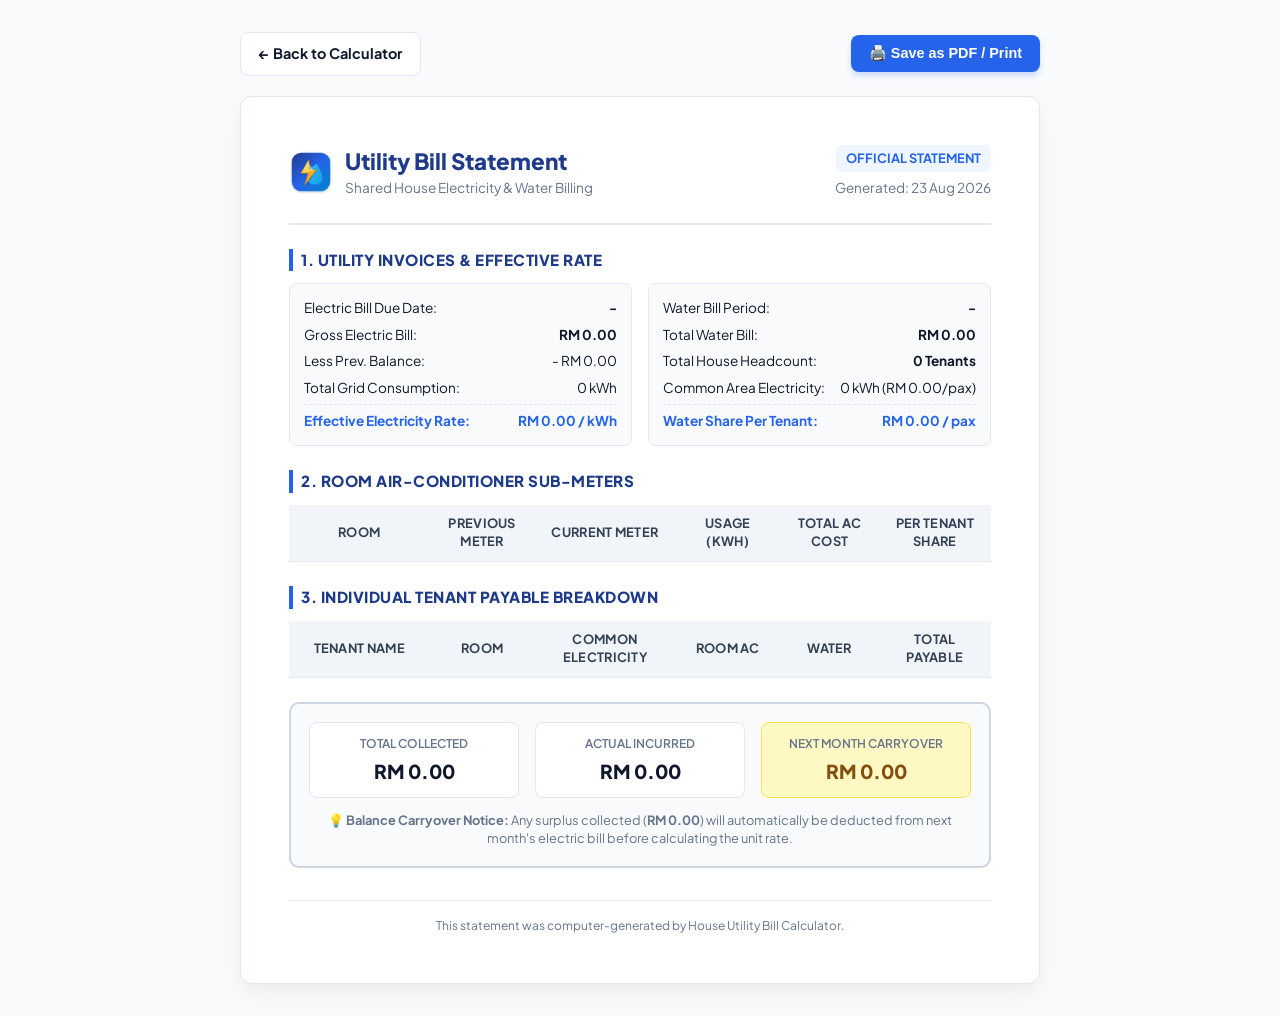
==== public/invoice.html @ 923a92f7 "style: center-align PREVIOUS METER, CURRENT METER in AC table and ROOM in breakdown table" ====
<!DOCTYPE html>
<html lang="en">
<head>
  <meta charset="UTF-8" />
  <meta name="viewport" content="width=device-width, initial-scale=1.0" />
  <title>House Utility Bill Invoice - PDF Report</title>
  <link rel="preconnect" href="https://fonts.googleapis.com" />
  <link rel="preconnect" href="https://fonts.gstatic.com" crossorigin />
  <link href="https://fonts.googleapis.com/css2?family=Plus+Jakarta+Sans:wght@400;500;600;700;800&family=JetBrains+Mono:wght@500;700&display=swap" rel="stylesheet" />
  <link rel="icon" type="image/svg+xml" href="favicon.svg" />
  <style>
    :root {
      --primary: #1e3a8a;
      --accent: #2563eb;
      --text: #0f172a;
      --text-muted: #64748b;
      --border: #e2e8f0;
      --bg: #f8fafc;
      --highlight: #fef08a;
    }

    * {
      box-sizing: border-box;
      margin: 0;
      padding: 0;
    }

    body {
      font-family: 'Plus Jakarta Sans', system-ui, -apple-system, sans-serif;
      background: var(--bg);
      color: var(--text);
      padding: 32px 16px;
      line-height: 1.5;
    }

    /* Print Toolbar */
    .print-toolbar {
      max-width: 800px;
      margin: 0 auto 20px auto;
      display: flex;
      justify-content: space-between;
      align-items: center;
    }

    .btn {
      display: inline-flex;
      align-items: center;
      gap: 8px;
      padding: 10px 18px;
      font-size: 0.9rem;
      font-weight: 700;
      border-radius: 8px;
      border: none;
      cursor: pointer;
      text-decoration: none;
      transition: all 0.2s;
    }

    .btn-primary {
      background: var(--accent);
      color: #ffffff;
      box-shadow: 0 4px 6px -1px rgba(37, 99, 235, 0.25);
    }

    .btn-primary:hover {
      background: #1d4ed8;
    }

    .btn-secondary {
      background: #ffffff;
      color: var(--text);
      border: 1px solid var(--border);
    }

    .btn-secondary:hover {
      background: #f1f5f9;
    }

    /* A4 Paper Container */
    .invoice-paper {
      max-width: 800px;
      margin: 0 auto;
      background: #ffffff;
      padding: 48px;
      border-radius: 12px;
      border: 1px solid var(--border);
      box-shadow: 0 10px 25px -5px rgba(0, 0, 0, 0.08);
    }

    /* Header */
    .invoice-header {
      display: flex;
      justify-content: space-between;
      align-items: flex-start;
      border-bottom: 2px solid var(--border);
      padding-bottom: 24px;
      margin-bottom: 24px;
    }

    .brand-title {
      display: flex;
      align-items: center;
      gap: 12px;
    }

    .brand-title img {
      width: 44px;
      height: 44px;
      border-radius: 8px;
    }

    .brand-title h1 {
      font-size: 1.4rem;
      font-weight: 800;
      color: var(--primary);
    }

    .brand-title p {
      font-size: 0.85rem;
      color: var(--text-muted);
    }

    .invoice-meta {
      text-align: right;
    }

    .meta-badge {
      display: inline-block;
      background: #eff6ff;
      color: var(--accent);
      padding: 4px 10px;
      border-radius: 6px;
      font-weight: 700;
      font-size: 0.8rem;
      text-transform: uppercase;
      margin-bottom: 6px;
    }

    .meta-date {
      font-size: 0.85rem;
      color: var(--text-muted);
    }

    /* Section Boxes */
    .section-title {
      font-size: 0.95rem;
      font-weight: 800;
      color: var(--primary);
      text-transform: uppercase;
      letter-spacing: 0.5px;
      margin-bottom: 12px;
      border-left: 4px solid var(--accent);
      padding-left: 8px;
    }

    .grid-2 {
      display: grid;
      grid-template-columns: 1fr 1fr;
      gap: 16px;
      margin-bottom: 24px;
    }

    .info-card {
      background: #f8fafc;
      border: 1px solid var(--border);
      border-radius: 8px;
      padding: 14px;
    }

    .info-row {
      display: flex;
      justify-content: space-between;
      font-size: 0.85rem;
      margin-bottom: 6px;
    }

    .info-row:last-child {
      margin-bottom: 0;
    }

    .info-row.highlight {
      font-weight: 700;
      color: var(--accent);
      border-top: 1px dashed var(--border);
      padding-top: 6px;
      margin-top: 6px;
    }

    /* Tables */
    .table-section {
      margin-bottom: 24px;
    }

    table {
      width: 100%;
      border-collapse: collapse;
      font-size: 0.875rem;
      table-layout: fixed;
      font-variant-numeric: tabular-nums;
    }

    th, td {
      padding: 10px 12px;
      border-bottom: 1px solid var(--border);
      vertical-align: middle;
      box-sizing: border-box;
      line-height: 1.4;
    }

    th {
      background: #f1f5f9;
      font-weight: 700;
      color: #334155;
      font-size: 0.8rem;
      text-transform: uppercase;
      letter-spacing: 0.3px;
      text-align: center !important;
      word-break: break-word;
    }

    td {
      text-align: left !important;
    }

    .text-right {
      text-align: right !important;
    }

    .text-left {
      text-align: left !important;
    }

    .text-center {
      text-align: center !important;
    }

    .tenant-badge {
      font-weight: 700;
      color: #0f172a;
    }

    .amount-badge {
      font-weight: 800;
      background: var(--highlight);
      padding: 3px 8px;
      border-radius: 4px;
      color: #78350f;
    }

    /* Room Table */
    .room-table th {
      background: #fafafa;
    }

    /* Reconciliation Box */
    .summary-card {
      background: #f8fafc;
      border: 2px solid #cbd5e1;
      border-radius: 10px;
      padding: 18px;
      margin-top: 24px;
    }

    .summary-grid {
      display: grid;
      grid-template-columns: repeat(3, 1fr);
      gap: 16px;
      text-align: center;
      margin-bottom: 14px;
    }

    .summary-item {
      background: #ffffff;
      padding: 12px;
      border-radius: 8px;
      border: 1px solid var(--border);
    }

    .summary-label {
      font-size: 0.75rem;
      font-weight: 600;
      color: var(--text-muted);
      text-transform: uppercase;
      margin-bottom: 4px;
    }

    .summary-val {
      font-size: 1.2rem;
      font-weight: 800;
      color: var(--text);
    }

    .summary-item.balance-item {
      background: #fef9c3;
      border-color: #fde047;
    }

    .summary-item.balance-item .summary-val {
      color: #854d0e;
    }

    .carryover-note {
      font-size: 0.8rem;
      color: #64748b;
      text-align: center;
      line-height: 1.4;
    }

    .footer-note {
      margin-top: 32px;
      padding-top: 16px;
      border-top: 1px solid var(--border);
      font-size: 0.75rem;
      color: var(--text-muted);
      text-align: center;
    }

    /* Print Styles */
    @media print {
      body {
        background: #ffffff;
        padding: 0;
      }

      .print-toolbar {
        display: none !important;
      }

      .invoice-paper {
        border: none;
        box-shadow: none;
        padding: 0;
        max-width: 100%;
      }

      @page {
        margin: 15mm;
        size: A4 portrait;
      }
    }
  </style>
</head>
<body>
  <!-- Print Control Bar -->
  <div class="print-toolbar">
    <a href="index.html" class="btn btn-secondary">
      ← Back to Calculator
    </a>
    <button onclick="window.print()" class="btn btn-primary">
      🖨️ Save as PDF / Print
    </button>
  </div>

  <!-- A4 Invoice Document -->
  <div class="invoice-paper" id="invoicePaper">
    <!-- Header -->
    <div class="invoice-header">
      <div class="brand-title">
        <img src="favicon.svg" alt="Logo" />
        <div>
          <h1>Utility Bill Statement</h1>
          <p>Shared House Electricity & Water Billing</p>
        </div>
      </div>
      <div class="invoice-meta">
        <span class="meta-badge">Official Statement</span>
        <div class="meta-date" id="docGeneratedDate">Generated: 23 Aug 2026</div>
      </div>
    </div>

    <!-- 1. General Invoice & Rate Details -->
    <div class="section-title">1. Utility Invoices & Effective Rate</div>
    <div class="grid-2">
      <div class="info-card">
        <div class="info-row">
          <span>Electric Bill Due Date:</span>
          <strong id="docElecDate">-</strong>
        </div>
        <div class="info-row">
          <span>Gross Electric Bill:</span>
          <strong id="docGrossElec">RM 0.00</strong>
        </div>
        <div class="info-row">
          <span>Less Prev. Balance:</span>
          <span id="docPrevBalance">- RM 0.00</span>
        </div>
        <div class="info-row">
          <span>Total Grid Consumption:</span>
          <span id="docTotalKwh">0 kWh</span>
        </div>
        <div class="info-row highlight">
          <span>Effective Electricity Rate:</span>
          <strong id="docUnitRate">RM 0.00 / kWh</strong>
        </div>
      </div>

      <div class="info-card">
        <div class="info-row">
          <span>Water Bill Period:</span>
          <strong id="docWaterPeriod">-</strong>
        </div>
        <div class="info-row">
          <span>Total Water Bill:</span>
          <strong id="docWaterAmount">RM 0.00</strong>
        </div>
        <div class="info-row">
          <span>Total House Headcount:</span>
          <strong id="docHeadcount">0 Tenants</strong>
        </div>
        <div class="info-row">
          <span>Common Area Electricity:</span>
          <span id="docCommonKwh">0 kWh (RM 0.00/pax)</span>
        </div>
        <div class="info-row highlight">
          <span>Water Share Per Tenant:</span>
          <strong id="docWaterPerPerson">RM 0.00 / pax</strong>
        </div>
      </div>
    </div>

    <!-- 2. Room Sub-meter Usages -->
    <div class="section-title">2. Room Air-Conditioner Sub-Meters</div>
    <div class="table-section">
      <table>
        <colgroup>
          <col style="width: 20%;" />
          <col style="width: 15%;" />
          <col style="width: 20%;" />
          <col style="width: 15%;" />
          <col style="width: 14%;" />
          <col style="width: 16%;" />
        </colgroup>
        <thead>
          <tr>
            <th>Room</th>
            <th>Previous Meter</th>
            <th>Current Meter</th>
            <th>Usage (kWh)</th>
            <th>Total AC Cost</th>
            <th>Per Tenant Share</th>
          </tr>
        </thead>
        <tbody id="docRoomTableBody">
          <!-- Populated dynamically -->
        </tbody>
      </table>
    </div>

    <!-- 3. Individual Tenant Payable Breakdown -->
    <div class="section-title">3. Individual Tenant Payable Breakdown</div>
    <div class="table-section">
      <table>
        <colgroup>
          <col style="width: 20%;" />
          <col style="width: 15%;" />
          <col style="width: 20%;" />
          <col style="width: 15%;" />
          <col style="width: 14%;" />
          <col style="width: 16%;" />
        </colgroup>
        <thead>
          <tr>
            <th>Tenant Name</th>
            <th>Room</th>
            <th>COMMON ELECTRICITY</th>
            <th>Room AC</th>
            <th>Water</th>
            <th>Total Payable</th>
          </tr>
        </thead>
        <tbody id="docTenantTableBody">
          <!-- Populated dynamically -->
        </tbody>
      </table>
    </div>

    <!-- 4. Financial Summary & Carryover -->
    <div class="summary-card">
      <div class="summary-grid">
        <div class="summary-item">
          <div class="summary-label">Total Collected</div>
          <div class="summary-val" id="docTotalCollected">RM 0.00</div>
        </div>
        <div class="summary-item">
          <div class="summary-label">Actual Incurred</div>
          <div class="summary-val" id="docActualPayable">RM 0.00</div>
        </div>
        <div class="summary-item balance-item">
          <div class="summary-label">Next Month Carryover</div>
          <div class="summary-val" id="docNextBalance">RM 0.00</div>
        </div>
      </div>
      <p class="carryover-note">
        💡 <strong>Balance Carryover Notice:</strong> Any surplus collected (<strong><span id="docBalanceText">RM 0.00</span></strong>) will automatically be deducted from next month's electric bill before calculating the unit rate.
      </p>
    </div>

    <!-- Footer -->
    <div class="footer-note">
      This statement was computer-generated by House Utility Bill Calculator.
    </div>
  </div>

  <script>
    document.addEventListener("DOMContentLoaded", () => {
      loadInvoiceData();
    });

    function loadInvoiceData() {
      const saved = localStorage.getItem("utility_calculator_user_data") || localStorage.getItem("bill_calc_state_v4") || localStorage.getItem("bill_calc_state_v2") || localStorage.getItem("bill_calc_state");
      if (!saved) return;
      
      try {
        const state = JSON.parse(saved);
        renderInvoice(state);
      } catch (e) {
        console.error("Failed to parse invoice state:", e);
      }
    }

    function renderInvoice(state) {
      const elecDateStr = formatElectricDate(state.electricDate);
      const waterPeriodStr = formatWaterPeriod(state.waterStartDate, state.waterEndDate);

      const electricAmount = parseFloat(state.electricAmount) || 0;
      const prevBalance = parseFloat(state.prevBalance) || 0;
      const totalKwh = parseFloat(state.totalKwh) || 0;
      const waterAmount = parseFloat(state.waterAmount) || 0;
      const rateMode = state.rateMode || "ceil";
      const manualRate = parseFloat(state.manualRate) || 0;

      // Effective Rate
      const netElectric = Math.max(0, electricAmount - prevBalance);
      const rawRate = totalKwh > 0 ? netElectric / totalKwh : 0;
      let unitRate = (rateMode === "manual") ? manualRate : Math.ceil(rawRate * 100) / 100;

      // Aggregations
      let totalHeadcount = 0;
      let totalRoomKwh = 0;
      const roomCalculations = [];

      (state.rooms || []).forEach((r, idx) => {
        const prev = (r.prevMeter !== "" && r.prevMeter !== null) ? parseFloat(r.prevMeter) || 0 : 0;
        const curr = (r.currMeter !== "" && r.currMeter !== null) ? parseFloat(r.currMeter) || 0 : 0;
        const kwh = Math.max(0, curr - prev);
        totalRoomKwh += kwh;

        const roomName = (r.name && r.name.trim()) ? r.name.trim() : `Room ${idx + 1}`;
        const tenantList = (Array.isArray(r.tenants) ? r.tenants : [r.tenants])
          .map(t => (typeof t === "string" ? t.trim() : ""))
          .filter(Boolean);

        const effectiveTenants = tenantList.length > 0 ? tenantList : [`Tenant ${totalHeadcount + 1}`];
        totalHeadcount += effectiveTenants.length;

        const roomCost = kwh * unitRate;
        const perTenantAc = effectiveTenants.length > 0 ? (roomCost / effectiveTenants.length) : 0;

        roomCalculations.push({
          name: roomName,
          prevMeter: prev,
          currMeter: curr,
          kwh: kwh,
          roomCost: roomCost,
          perTenantAc: perTenantAc,
          tenants: effectiveTenants
        });
      });

      const commonKwh = Math.max(0, totalKwh - totalRoomKwh);
      const commonCostPerPerson = totalHeadcount > 0 ? ((commonKwh * unitRate) / totalHeadcount) : 0;
      const waterCostPerPerson = totalHeadcount > 0 ? (waterAmount / totalHeadcount) : 0;

      // Tenant Rows
      const tenantRows = [];
      roomCalculations.forEach(r => {
        r.tenants.forEach(t => {
          const total = commonCostPerPerson + r.perTenantAc + waterCostPerPerson;
          tenantRows.push({
            tenant: t,
            room: r.name,
            common: commonCostPerPerson,
            roomAc: r.perTenantAc,
            water: waterCostPerPerson,
            total: total
          });
        });
      });

      const totalCollected = tenantRows.reduce((sum, t) => sum + round2(t.total), 0);
      const actualPayable = electricAmount + waterAmount;
      const nextMonthBalance = Math.max(0, totalCollected - actualPayable);

      // Populate DOM Elements
      document.getElementById("docGeneratedDate").textContent = `Generated: ${new Date().toLocaleDateString("en-GB", { day: "2-digit", month: "short", year: "numeric" })}`;
      document.getElementById("docElecDate").textContent = elecDateStr;
      document.getElementById("docGrossElec").textContent = `RM ${electricAmount.toFixed(2)}`;
      document.getElementById("docPrevBalance").textContent = `- RM ${prevBalance.toFixed(2)}`;
      document.getElementById("docTotalKwh").textContent = `${totalKwh.toFixed(0)} kWh`;
      document.getElementById("docUnitRate").textContent = `RM ${unitRate.toFixed(2)} / kWh`;

      document.getElementById("docWaterPeriod").textContent = waterPeriodStr;
      document.getElementById("docWaterAmount").textContent = `RM ${waterAmount.toFixed(2)}`;
      document.getElementById("docHeadcount").textContent = `${totalHeadcount} Tenants`;
      document.getElementById("docCommonKwh").textContent = `${commonKwh.toFixed(0)} kWh (RM ${commonCostPerPerson.toFixed(2)}/pax)`;
      document.getElementById("docWaterPerPerson").textContent = `RM ${waterCostPerPerson.toFixed(2)} / pax`;

      // Room Table
      const roomTbody = document.getElementById("docRoomTableBody");
      roomTbody.innerHTML = "";
      roomCalculations.forEach(r => {
        const tr = document.createElement("tr");
        tr.innerHTML = `
          <td class="text-left"><strong>${escapeHtml(r.name)}</strong></td>
          <td class="text-center">${r.prevMeter}</td>
          <td class="text-center">${r.currMeter}</td>
          <td class="text-left">${r.kwh.toFixed(0)} kWh</td>
          <td class="text-left">RM ${r.roomCost.toFixed(2)}</td>
          <td class="text-left"><strong>RM ${r.perTenantAc.toFixed(2)}</strong></td>
        `;
        roomTbody.appendChild(tr);
      });

      // Tenant Table
      const tenantTbody = document.getElementById("docTenantTableBody");
      tenantTbody.innerHTML = "";
      tenantRows.forEach(t => {
        const tr = document.createElement("tr");
        tr.innerHTML = `
          <td class="text-left"><span class="tenant-badge">${escapeHtml(t.tenant)}</span></td>
          <td class="text-center">${escapeHtml(t.room)}</td>
          <td class="text-left">RM ${round2(t.common).toFixed(2)}</td>
          <td class="text-left">RM ${round2(t.roomAc).toFixed(2)}</td>
          <td class="text-left">RM ${round2(t.water).toFixed(2)}</td>
          <td class="text-left"><span class="amount-badge">RM ${round2(t.total).toFixed(2)}</span></td>
        `;
        tenantTbody.appendChild(tr);
      });

      // Summary
      document.getElementById("docTotalCollected").textContent = `RM ${totalCollected.toFixed(2)}`;
      document.getElementById("docActualPayable").textContent = `RM ${actualPayable.toFixed(2)}`;
      document.getElementById("docNextBalance").textContent = `RM ${nextMonthBalance.toFixed(2)}`;
      document.getElementById("docBalanceText").textContent = `RM ${nextMonthBalance.toFixed(2)}`;
    }

    function formatElectricDate(dateStr) {
      if (!dateStr) return "Current Period";
      try {
        const [year, month, day] = dateStr.split("-").map(Number);
        const date = new Date(year, month - 1, day);
        if (isNaN(date.getTime())) return dateStr;
        return `By ${day} ${date.toLocaleDateString("en-US", { month: "long" })} ${year}`;
      } catch (e) {
        return dateStr;
      }
    }

    function formatWaterPeriod(startStr, endStr) {
      if (!startStr && !endStr) return "Current Period";
      try {
        if (startStr && endStr) {
          const [y1, m1, d1] = startStr.split("-").map(Number);
          const [y2, m2, d2] = endStr.split("-").map(Number);
          const m1Name = new Date(y1, m1 - 1, d1).toLocaleDateString("en-US", { month: "long" });
          const m2Name = new Date(y2, m2 - 1, d2).toLocaleDateString("en-US", { month: "long" });
          return (y1 === y2 && m1 === m2) ? `${m1Name} ${y1}` : `${m1Name} to ${m2Name} ${y2}`;
        }
        return "Current Period";
      } catch (e) {
        return `${startStr} to ${endStr}`;
      }
    }

    function round2(num) {
      return Math.round((num + Number.EPSILON) * 100) / 100;
    }

    function escapeHtml(str) {
      return String(str).replace(/&/g, "&amp;").replace(/</g, "&lt;").replace(/>/g, "&gt;").replace(/"/g, "&quot;");
    }
  </script>
</body>
</html>
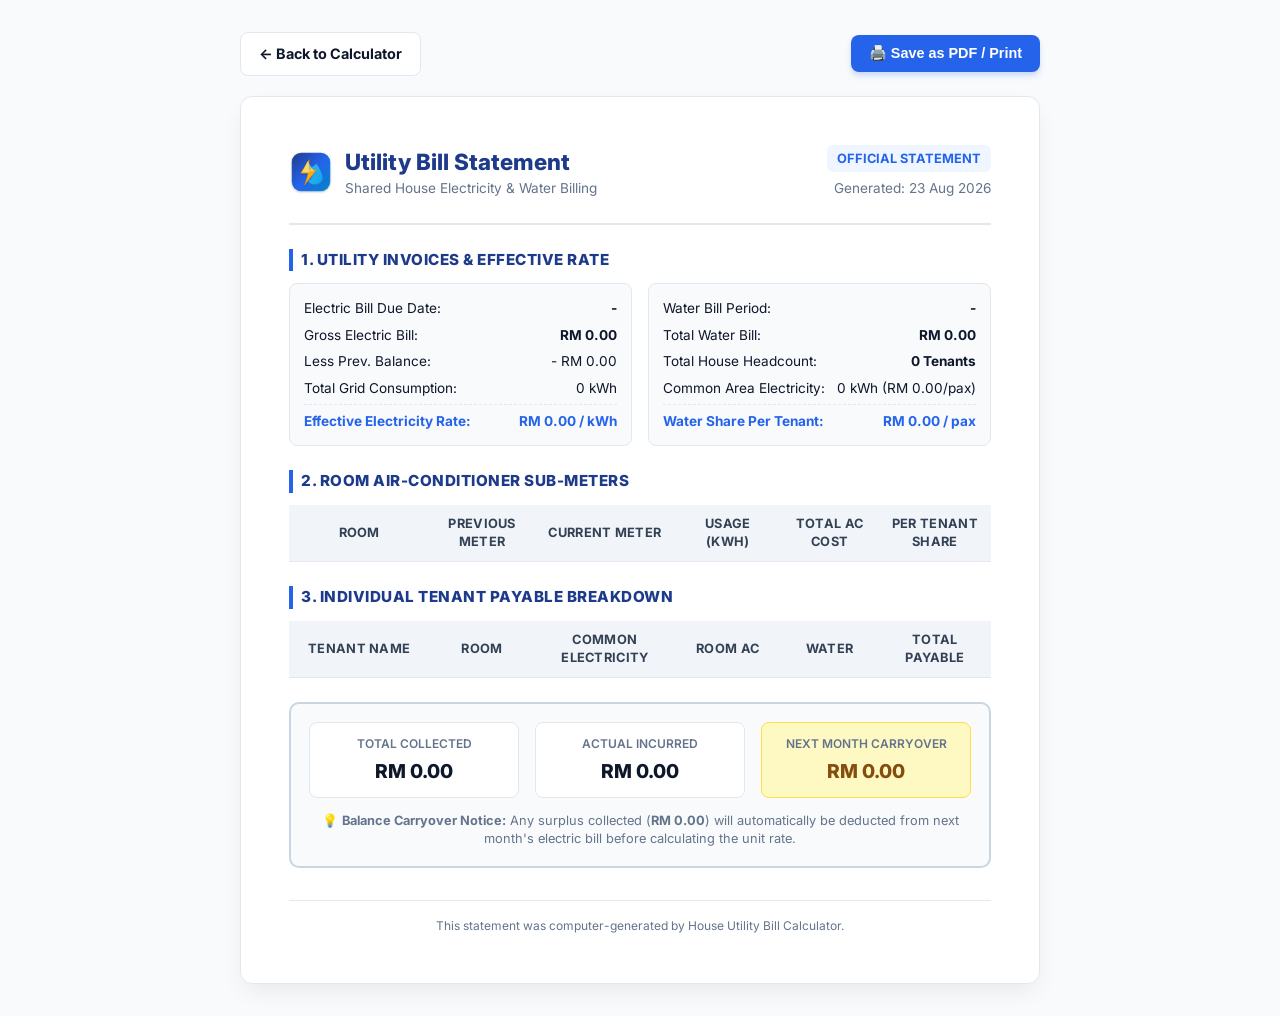
==== commit a18a9ed7: "style: switch primary application and invoice typography to Google Fonts Inter" ====
--- a/public/invoice.html
+++ b/public/invoice.html
@@ -6,7 +6,7 @@
   <title>House Utility Bill Invoice - PDF Report</title>
   <link rel="preconnect" href="https://fonts.googleapis.com" />
   <link rel="preconnect" href="https://fonts.gstatic.com" crossorigin />
-  <link href="https://fonts.googleapis.com/css2?family=Plus+Jakarta+Sans:wght@400;500;600;700;800&family=JetBrains+Mono:wght@500;700&display=swap" rel="stylesheet" />
+  <link href="https://fonts.googleapis.com/css2?family=Inter:wght@400;500;600;700;800&family=JetBrains+Mono:wght@500;700&display=swap" rel="stylesheet" />
   <link rel="icon" type="image/svg+xml" href="favicon.svg" />
   <style>
     :root {
@@ -26,7 +26,7 @@
     }
 
     body {
-      font-family: 'Plus Jakarta Sans', system-ui, -apple-system, sans-serif;
+      font-family: 'Inter', system-ui, -apple-system, sans-serif;
       background: var(--bg);
       color: var(--text);
       padding: 32px 16px;
@@ -629,7 +629,7 @@
         tr.innerHTML = `
           <td class="text-left"><span class="tenant-badge">${escapeHtml(t.tenant)}</span></td>
           <td class="text-center">${escapeHtml(t.room)}</td>
-          <td class="text-left">RM ${round2(t.common).toFixed(2)}</td>
+          <td class="text-center">RM ${round2(t.common).toFixed(2)}</td>
           <td class="text-left">RM ${round2(t.roomAc).toFixed(2)}</td>
           <td class="text-left">RM ${round2(t.water).toFixed(2)}</td>
           <td class="text-left"><span class="amount-badge">RM ${round2(t.total).toFixed(2)}</span></td>
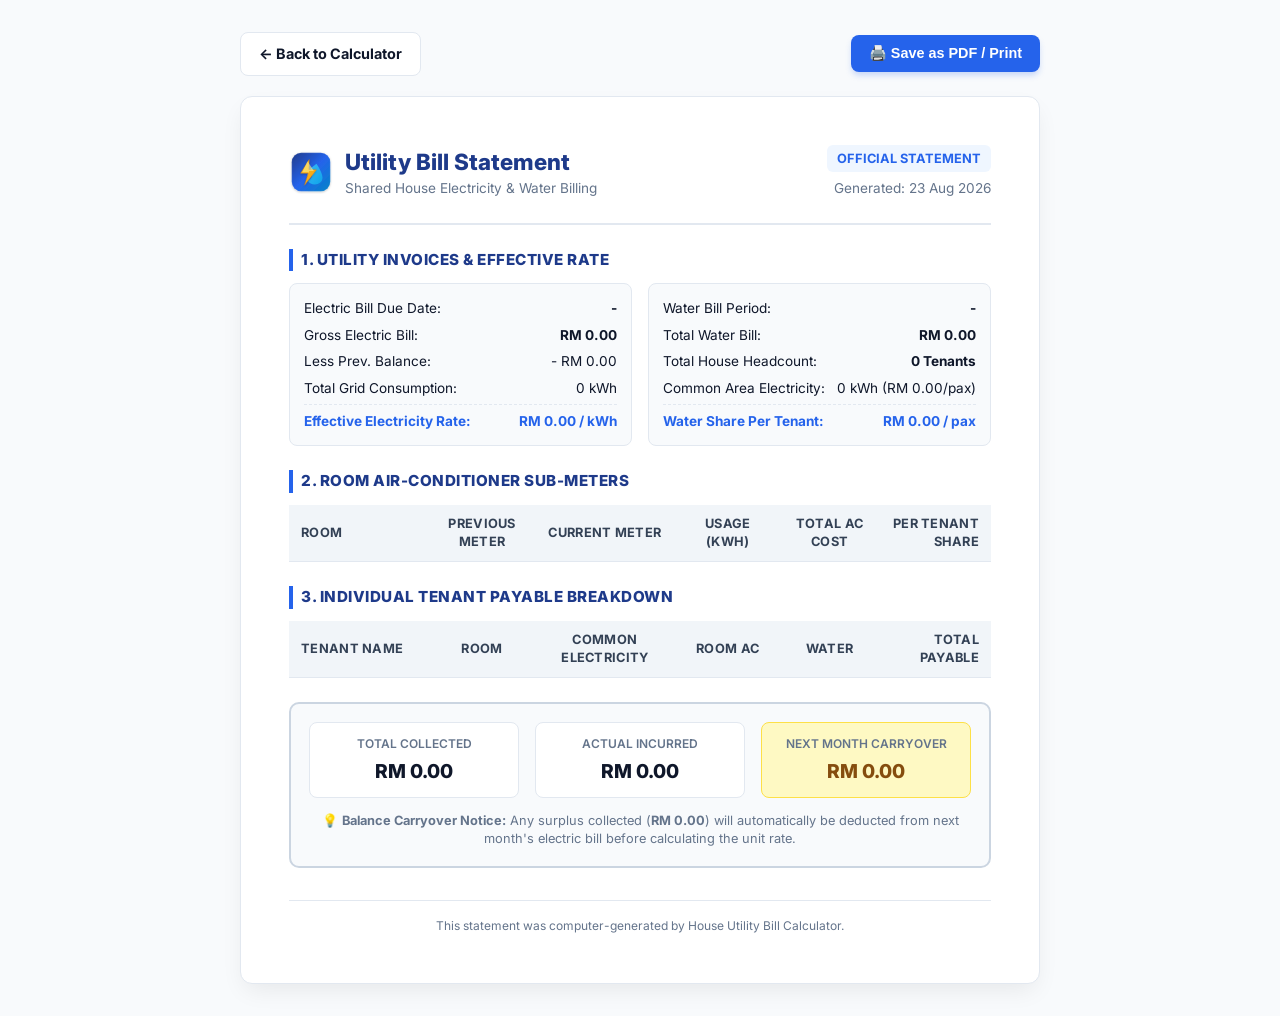
==== commit 088a9a75: "style: dynamically allocate column spaces and harmonize cell alignments across all invoice and dashb" ====
--- a/public/invoice.html
+++ b/public/invoice.html
@@ -214,12 +214,12 @@
       font-size: 0.8rem;
       text-transform: uppercase;
       letter-spacing: 0.3px;
-      text-align: center !important;
       word-break: break-word;
+      text-align: center;
     }
 
     td {
-      text-align: left !important;
+      text-align: left;
     }
 
     .text-right {
@@ -432,12 +432,12 @@
         </colgroup>
         <thead>
           <tr>
-            <th>Room</th>
-            <th>Previous Meter</th>
-            <th>Current Meter</th>
-            <th>Usage (kWh)</th>
-            <th>Total AC Cost</th>
-            <th>Per Tenant Share</th>
+            <th class="text-left">Room</th>
+            <th class="text-center">Previous Meter</th>
+            <th class="text-center">Current Meter</th>
+            <th class="text-center">Usage (kWh)</th>
+            <th class="text-center">Total AC Cost</th>
+            <th class="text-right">Per Tenant Share</th>
           </tr>
         </thead>
         <tbody id="docRoomTableBody">
@@ -460,12 +460,12 @@
         </colgroup>
         <thead>
           <tr>
-            <th>Tenant Name</th>
-            <th>Room</th>
-            <th>COMMON ELECTRICITY</th>
-            <th>Room AC</th>
-            <th>Water</th>
-            <th>Total Payable</th>
+            <th class="text-left">Tenant Name</th>
+            <th class="text-center">Room</th>
+            <th class="text-center">COMMON ELECTRICITY</th>
+            <th class="text-center">Room AC</th>
+            <th class="text-center">Water</th>
+            <th class="text-right">Total Payable</th>
           </tr>
         </thead>
         <tbody id="docTenantTableBody">
@@ -614,9 +614,9 @@
           <td class="text-left"><strong>${escapeHtml(r.name)}</strong></td>
           <td class="text-center">${r.prevMeter}</td>
           <td class="text-center">${r.currMeter}</td>
-          <td class="text-left">${r.kwh.toFixed(0)} kWh</td>
-          <td class="text-left">RM ${r.roomCost.toFixed(2)}</td>
-          <td class="text-left"><strong>RM ${r.perTenantAc.toFixed(2)}</strong></td>
+          <td class="text-center">${r.kwh.toFixed(0)} kWh</td>
+          <td class="text-center">RM ${r.roomCost.toFixed(2)}</td>
+          <td class="text-right"><strong>RM ${r.perTenantAc.toFixed(2)}</strong></td>
         `;
         roomTbody.appendChild(tr);
       });
@@ -630,9 +630,9 @@
           <td class="text-left"><span class="tenant-badge">${escapeHtml(t.tenant)}</span></td>
           <td class="text-center">${escapeHtml(t.room)}</td>
           <td class="text-center">RM ${round2(t.common).toFixed(2)}</td>
-          <td class="text-left">RM ${round2(t.roomAc).toFixed(2)}</td>
-          <td class="text-left">RM ${round2(t.water).toFixed(2)}</td>
-          <td class="text-left"><span class="amount-badge">RM ${round2(t.total).toFixed(2)}</span></td>
+          <td class="text-center">RM ${round2(t.roomAc).toFixed(2)}</td>
+          <td class="text-center">RM ${round2(t.water).toFixed(2)}</td>
+          <td class="text-right"><span class="amount-badge">RM ${round2(t.total).toFixed(2)}</span></td>
         `;
         tenantTbody.appendChild(tr);
       });
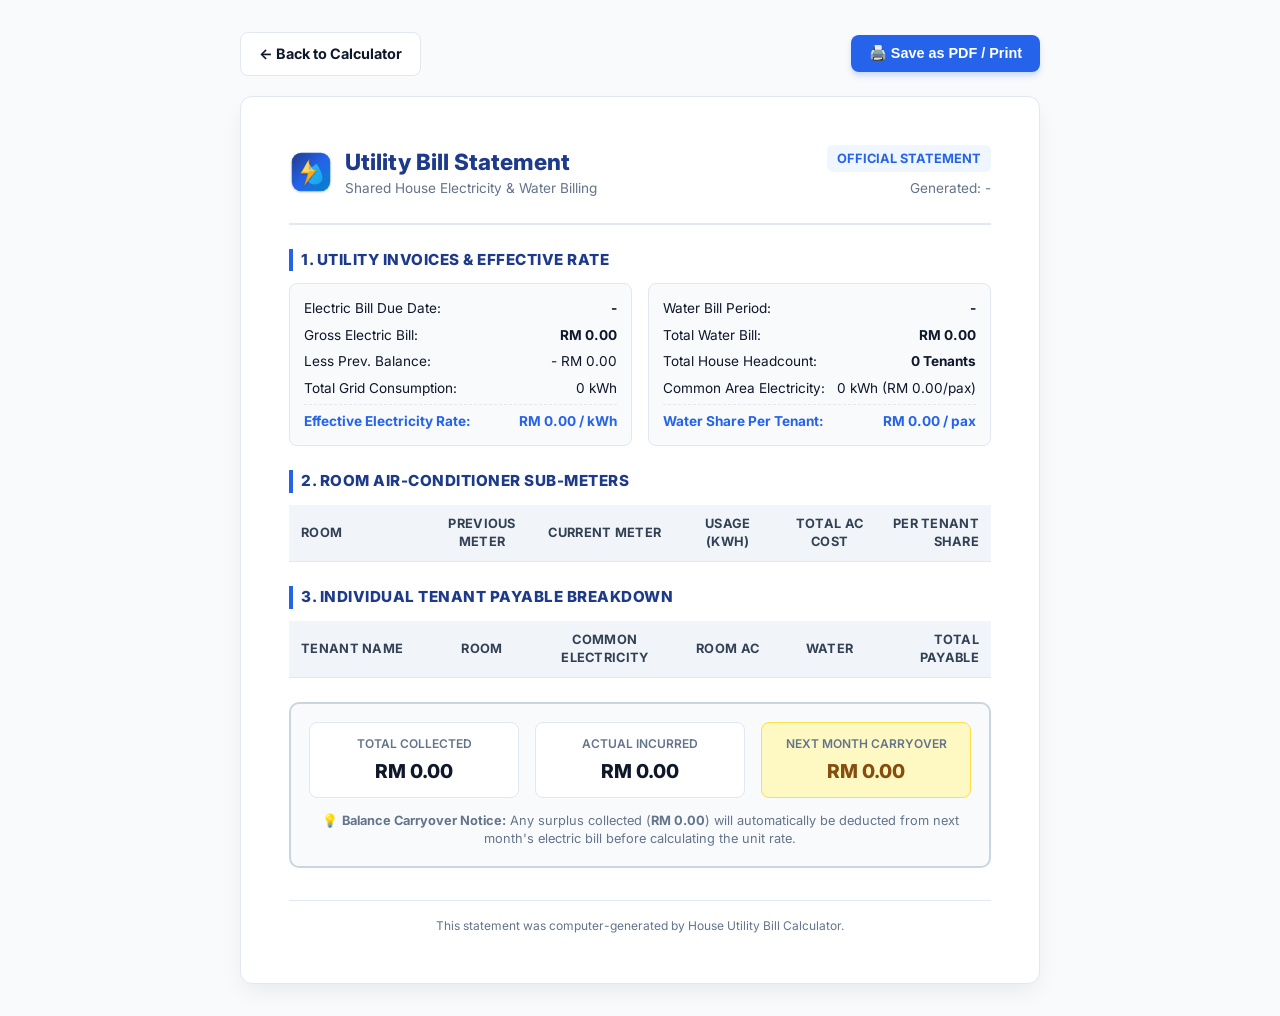
==== commit 79ee35e3: "feat: dynamically set PDF invoice generated date to current date when opened" ====
--- a/public/invoice.html
+++ b/public/invoice.html
@@ -364,7 +364,7 @@
       </div>
       <div class="invoice-meta">
         <span class="meta-badge">Official Statement</span>
-        <div class="meta-date" id="docGeneratedDate">Generated: 23 Aug 2026</div>
+        <div class="meta-date" id="docGeneratedDate">Generated: -</div>
       </div>
     </div>
 
@@ -592,7 +592,12 @@
       const nextMonthBalance = Math.max(0, totalCollected - actualPayable);
 
       // Populate DOM Elements
-      document.getElementById("docGeneratedDate").textContent = `Generated: ${new Date().toLocaleDateString("en-GB", { day: "2-digit", month: "short", year: "numeric" })}`;
+      const now = new Date();
+      const day = String(now.getDate()).padStart(2, "0");
+      const monthNames = ["Jan", "Feb", "Mar", "Apr", "May", "Jun", "Jul", "Aug", "Sep", "Oct", "Nov", "Dec"];
+      const month = monthNames[now.getMonth()];
+      const year = now.getFullYear();
+      document.getElementById("docGeneratedDate").textContent = `Generated: ${day} ${month} ${year}`;
       document.getElementById("docElecDate").textContent = elecDateStr;
       document.getElementById("docGrossElec").textContent = `RM ${electricAmount.toFixed(2)}`;
       document.getElementById("docPrevBalance").textContent = `- RM ${prevBalance.toFixed(2)}`;
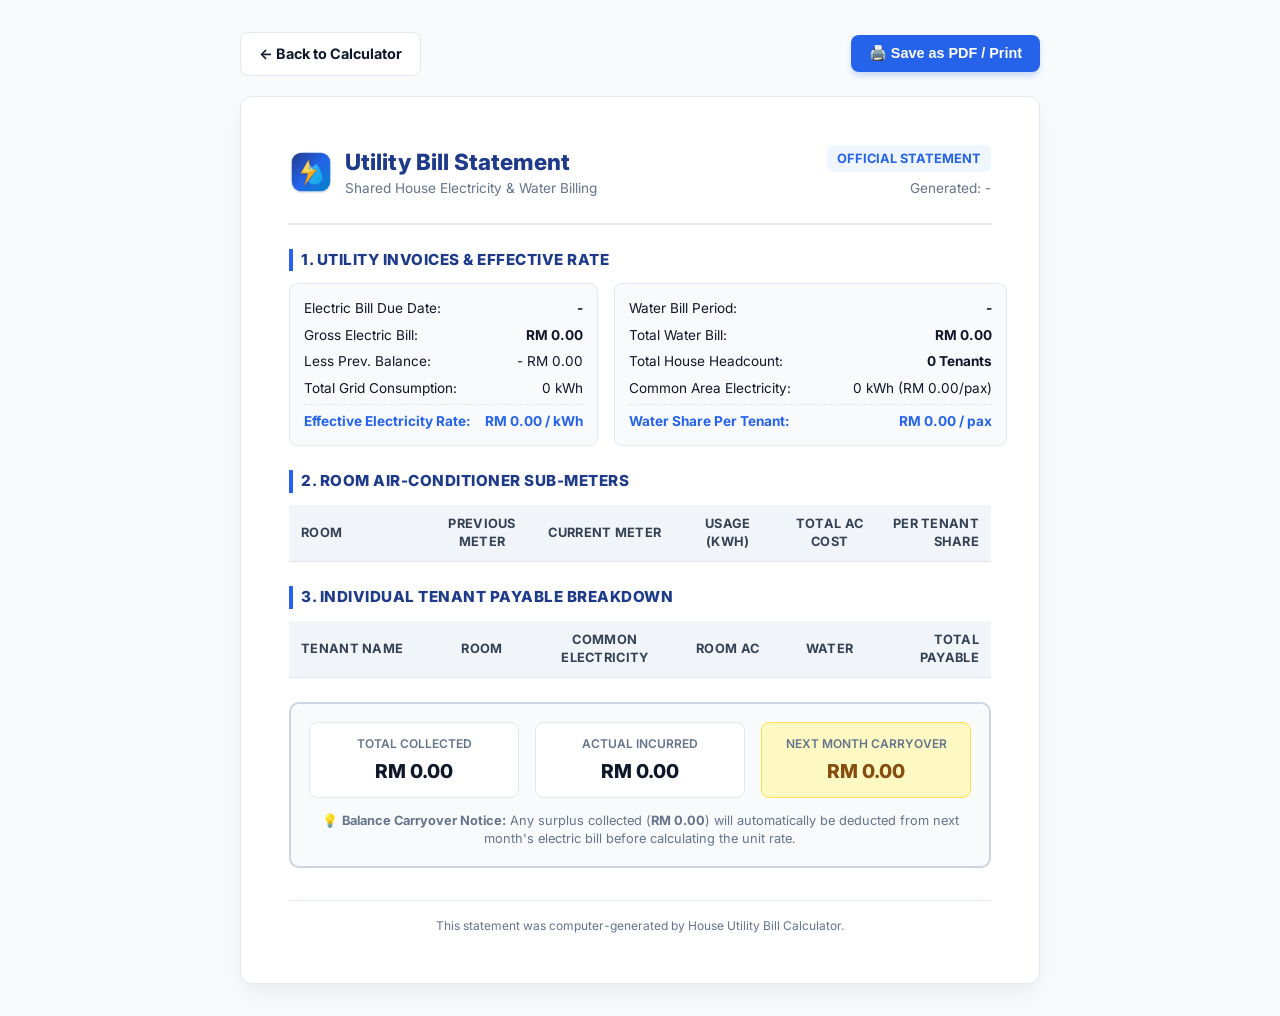
==== commit 07f1a969: "style: dynamically allocate 44%/56% space to Section 1 info cards to fit Common Area Electricity com" ====
--- a/public/invoice.html
+++ b/public/invoice.html
@@ -155,7 +155,7 @@
 
     .grid-2 {
       display: grid;
-      grid-template-columns: 1fr 1fr;
+      grid-template-columns: 44% 56%;
       gap: 16px;
       margin-bottom: 24px;
     }
@@ -170,12 +170,23 @@
     .info-row {
       display: flex;
       justify-content: space-between;
+      align-items: center;
+      gap: 8px;
       font-size: 0.85rem;
       margin-bottom: 6px;
     }
 
     .info-row:last-child {
       margin-bottom: 0;
+    }
+
+    .info-row span:first-child {
+      white-space: nowrap;
+    }
+
+    #docCommonKwh {
+      text-align: left !important;
+      white-space: nowrap;
     }
 
     .info-row.highlight {
@@ -409,7 +420,7 @@
         </div>
         <div class="info-row">
           <span>Common Area Electricity:</span>
-          <span id="docCommonKwh">0 kWh (RM 0.00/pax)</span>
+          <span id="docCommonKwh" class="text-left" style="text-align: left !important; display: inline-block;">0 kWh (RM 0.00/pax)</span>
         </div>
         <div class="info-row highlight">
           <span>Water Share Per Tenant:</span>
@@ -654,8 +665,7 @@
       try {
         const [year, month, day] = dateStr.split("-").map(Number);
         const date = new Date(year, month - 1, day);
-        if (isNaN(date.getTime())) return dateStr;
-        return `By ${day} ${date.toLocaleDateString("en-US", { month: "long" })} ${year}`;
+        return `${day} ${date.toLocaleDateString("en-US", { month: "long" })} ${year}`;
       } catch (e) {
         return dateStr;
       }
